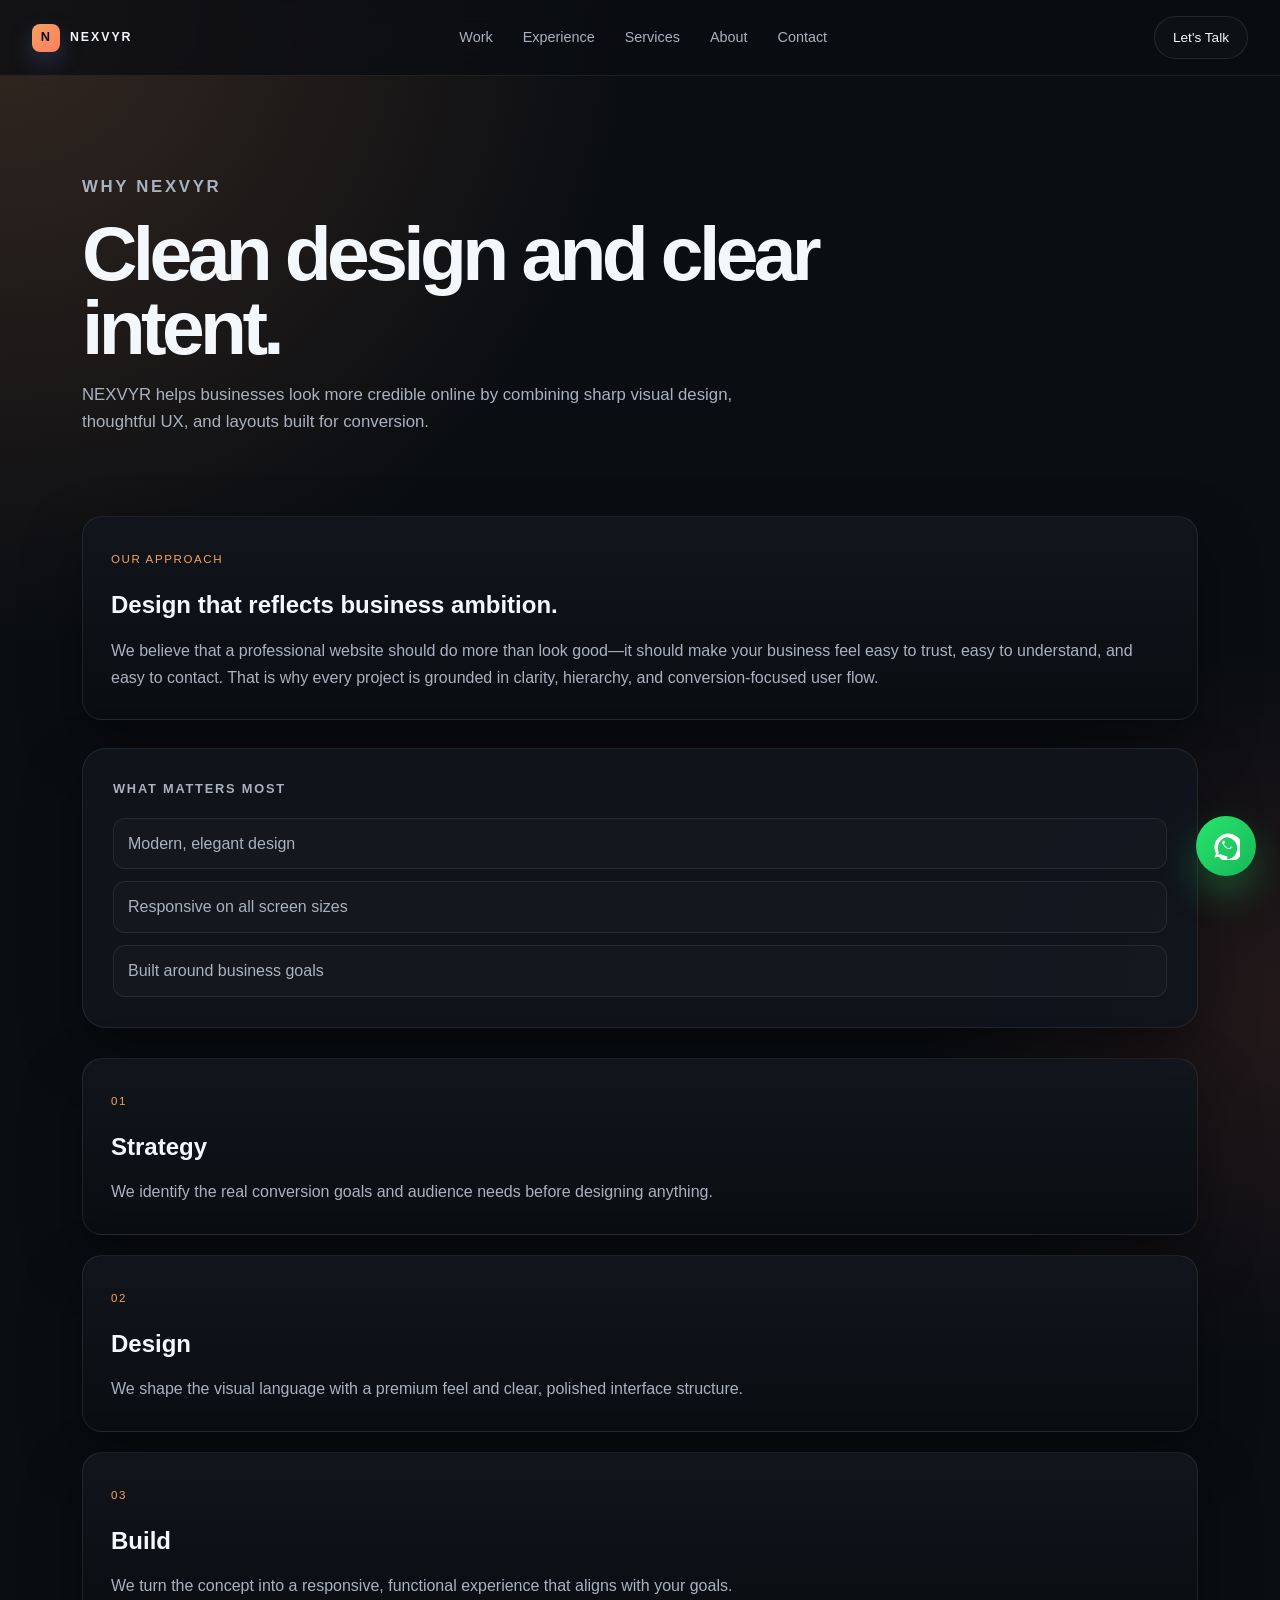
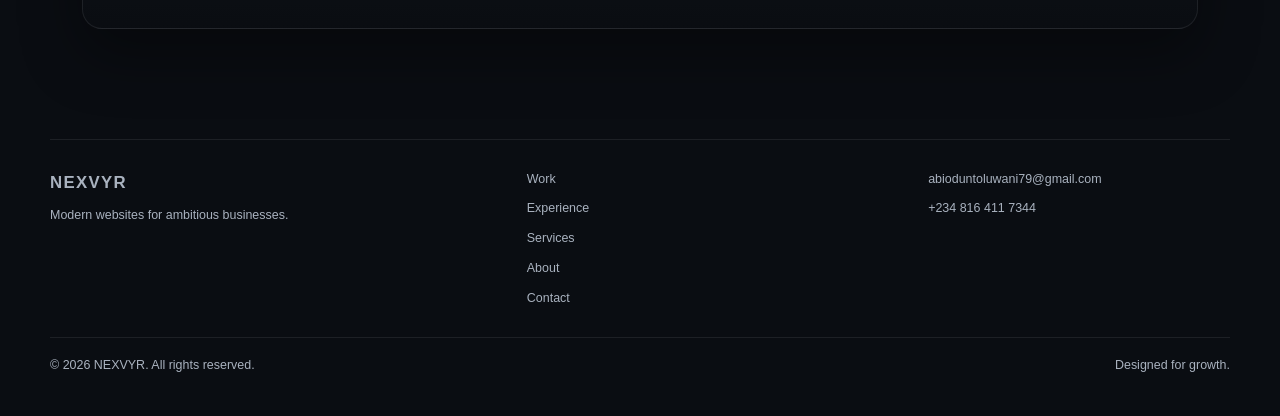
==== about.html @ c36da22a "Add NEXVYR portfolio and PrimeHaven demo" ====
<!DOCTYPE html>
<html lang="en">
<head>
  <meta charset="UTF-8">
  <meta name="viewport" content="width=device-width, initial-scale=1.0">
  <title>About | NEXVYR</title>
  <meta name="description" content="Learn about NEXVYR and the approach behind our modern, conversion-focused web design work.">
  <link rel="stylesheet" href="style.css">
</head>
<body>
  <header class="navbar">
    <a href="index.html" class="logo" aria-label="NEXVYR home">
      <span class="logo-mark">N</span>
      <span class="logo-text">NEXVYR</span>
    </a>

    <nav class="nav-links">
      <a href="work.html">Work</a>
      <a href="experience.html">Experience</a>
      <a href="services.html">Services</a>
      <a href="about.html">About</a>
      <a href="contact.html">Contact</a>
    </nav>

    <a href="contact.html" class="nav-cta">Let's Talk</a>
  </header>

  <main class="page-main">
    <section class="page-hero">
      <p class="eyebrow">Why NEXVYR</p>
      <h1>Clean design and clear intent.</h1>
      <p>NEXVYR helps businesses look more credible online by combining sharp visual design, thoughtful UX, and layouts built for conversion.</p>
    </section>

    <section class="two-column">
      <div class="page-card">
        <span class="tag">Our approach</span>
        <h3>Design that reflects business ambition.</h3>
        <p>We believe that a professional website should do more than look good—it should make your business feel easy to trust, easy to understand, and easy to contact. That is why every project is grounded in clarity, hierarchy, and conversion-focused user flow.</p>
      </div>

      <div class="info-panel">
        <div>
          <h4>What matters most</h4>
          <div class="mini-list">
            <span>Modern, elegant design</span>
            <span>Responsive on all screen sizes</span>
            <span>Built around business goals</span>
          </div>
        </div>
      </div>
    </section>

    <section class="page-grid" style="margin-top: 30px;">
      <article class="page-card">
        <span class="tag">01</span>
        <h3>Strategy</h3>
        <p>We identify the real conversion goals and audience needs before designing anything.</p>
      </article>

      <article class="page-card">
        <span class="tag">02</span>
        <h3>Design</h3>
        <p>We shape the visual language with a premium feel and clear, polished interface structure.</p>
      </article>

      <article class="page-card">
        <span class="tag">03</span>
        <h3>Build</h3>
        <p>We turn the concept into a responsive, functional experience that aligns with your goals.</p>
      </article>
    </section>
  </main>

  <footer class="footer">
    <div class="footer-grid">
      <div>
        <a href="index.html" class="logo footer-logo">NEXVYR</a>
        <p>Modern websites for ambitious businesses.</p>
      </div>

      <div class="footer-links">
        <a href="work.html">Work</a>
        <a href="experience.html">Experience</a>
        <a href="services.html">Services</a>
        <a href="about.html">About</a>
        <a href="contact.html">Contact</a>
      </div>

      <div class="footer-contact">
        <p>abioduntoluwani79@gmail.com</p>
        <p>+234 816 411 7344</p>
      </div>
    </div>

    <div class="footer-bottom">
      <p>© 2026 NEXVYR. All rights reserved.</p>
      <p>Designed for growth.</p>
    </div>
  </footer>

  <a href="https://wa.me/2348164117344" class="whatsapp-float" aria-label="Chat on WhatsApp" target="_blank" rel="noreferrer">
    <svg viewBox="0 0 24 24" aria-hidden="true" focusable="false">
      <path d="M20.5 3.5A11.7 11.7 0 0 0 3.4 18.5L2 22l3.6-1.1A11.7 11.7 0 1 0 20.5 3.5Zm-7.4 17.1c-1.9 0-3.8-.5-5.4-1.5l-.4-.2-2.1.6.6-2.1-.2-.4A9.6 9.6 0 0 1 12.1 4.4a9.7 9.7 0 0 1 9.6 9.8 9.7 9.7 0 0 1-8.6 9.4Zm5.3-7.1c-.3-.2-1.7-.8-2-.9-.3-.1-.5-.2-.7.2-.2.3-.8.9-.9 1.1-.2.2-.3.2-.6.1a8.1 8.1 0 0 1-2.3-1.4 8.9 8.9 0 0 1-1.6-2c-.2-.3 0-.5.2-.7l.3-.3c.1-.1.2-.2.3-.4.1-.2 0-.3 0-.4l-.4-1c-.1-.3-.3-.3-.4-.3h-.4c-.1 0-.3.1-.5.2s-.6.6-.6 1.5c0 .9.6 1.7.7 1.8.1.2 1.4 2.2 3.4 3.1.5.2.9.3 1.2.4.5.2.9.1 1.2.1.4 0 1.1-.5 1.3-1 .2-.6.2-1 .1-1.1-.1-.2-.3-.2-.6-.4Z" fill="currentColor"/>
    </svg>
  </a>
</body>
</html>
---- style.css ----
:root {
  color-scheme: dark;

  --bg: #0a0d12;
  --bg-2: #0f141a;
  --surface: rgba(17, 21, 27, 0.94);
  --surface-2: rgba(21, 26, 33, 0.98);
  --text: #f4f7fb;
  --muted: #a9b2bf;
  --line: rgba(255, 255, 255, 0.08);
  --accent: #f4a261;
  --accent-2: #ff7d5f;
  --accent-soft: rgba(244, 162, 97, 0.14);
  --shadow: 0 24px 60px rgba(0, 0, 0, 0.38);

  --container: 1180px;
  --radius: 22px;
}

* {
  margin: 0;
  padding: 0;
  box-sizing: border-box;
}

html {
  scroll-behavior: smooth;
}

body {
  background:
    radial-gradient(circle at top left, rgba(244, 162, 97, 0.18), transparent 27%),
    radial-gradient(circle at right center, rgba(255, 125, 95, 0.1), transparent 22%),
    var(--bg);
  color: var(--text);
  font-family: Arial, Helvetica, sans-serif;
  line-height: 1.6;
  overflow-x: hidden;
}

a {
  color: inherit;
  text-decoration: none;
}

button,
a {
  -webkit-tap-highlight-color: transparent;
}

img {
  display: block;
  max-width: 100%;
}


/* =========================
   NAVIGATION
========================= */

.navbar {
  width: 100%;
  padding: 0 32px;
  min-height: 76px;
  display: flex;
  align-items: center;
  justify-content: space-between;
  position: sticky;
  top: 0;
  z-index: 30;
  background: rgba(10, 13, 18, 0.75);
  backdrop-filter: blur(12px);
  -webkit-backdrop-filter: blur(12px);
  border-bottom: 1px solid var(--line);
}

.logo {
  display: inline-flex;
  align-items: center;
  gap: 10px;
  font-size: 1.05rem;
  font-weight: 800;
  letter-spacing: 0.08em;
  text-transform: uppercase;
}

.logo-mark {
  width: 28px;
  height: 28px;
  border-radius: 8px;
  display: inline-flex;
  align-items: center;
  justify-content: center;
  background: linear-gradient(135deg, var(--accent), var(--accent-2));
  color: #0a0d12;
  font-size: 0.8rem;
  font-weight: 900;
  box-shadow: 0 10px 25px rgba(118, 154, 255, 0.22);
}

.logo-text {
  font-size: 0.77rem;
  letter-spacing: 0.16em;
}

.nav-links {
  display: flex;
  align-items: center;
  gap: 30px;
}

.nav-links a {
  color: var(--muted);
  font-size: 0.9rem;
  transition: color 0.25s ease;
}

.nav-links a:hover {
  color: var(--text);
}

.nav-cta {
  padding: 10px 18px;
  border: 1px solid rgba(255, 255, 255, 0.1);
  border-radius: 999px;
  background: rgba(255, 255, 255, 0.02);
  font-size: 0.85rem;
  transition: all 0.25s ease;
}

.nav-cta:hover {
  background: linear-gradient(135deg, var(--accent), var(--accent-2));
  color: #11151a;
  transform: translateY(-2px);
}


/* =========================
   GLOBAL
========================= */

section {
  width: 100%;
  padding: 0 32px;
}

.eyebrow {
  margin-bottom: 16px;
  color: var(--accent);
  font-size: 0.72rem;
  font-weight: 700;
  letter-spacing: 0.16em;
  text-transform: uppercase;
}


/* =========================
   HERO
========================= */

.hero {
  min-height: 720px;
  display: flex;
  align-items: center;
  position: relative;
  padding: 56px 32px 10px;
}

.hero-layout {
  width: min(100%, 1440px);
  margin: 0 auto;
  display: grid;
  grid-template-columns: 1.25fr 0.75fr;
  gap: 38px;
  align-items: center;
}

.hero-content {
  max-width: 700px;
}

.hero-badge {
  display: inline-flex;
  align-items: center;
  gap: 8px;
  padding: 8px 14px;
  border: 1px solid rgba(255,255,255,0.1);
  border-radius: 999px;
  color: var(--muted);
  background: rgba(255,255,255,0.02);
  font-size: 0.78rem;
  letter-spacing: 0.06em;
  text-transform: uppercase;
  margin-bottom: 28px;
}

.hero-badge::before {
  content: "";
  display: block;
  width: 8px;
  height: 8px;
  border-radius: 50%;
  background: linear-gradient(135deg, var(--accent), var(--accent-2));
  box-shadow: 0 0 0 5px rgba(244, 162, 97, 0.18);
}

.hero h1 {
  font-size: clamp(3.2rem, 6.5vw, 6.8rem);
  line-height: 0.94;
  letter-spacing: -0.07em;
  font-weight: 800;
  margin-bottom: 20px;
}

.hero h1 span {
  display: block;
  color: var(--muted);
}

.hero-rotator {
  position: relative;
  display: inline-block;
  min-height: 44px;
  margin: 6px 0 18px;
  color: var(--accent);
  font-size: clamp(0.92rem, 1.5vw, 1.2rem);
  letter-spacing: 0.06em;
  text-transform: uppercase;
  font-weight: 700;
  white-space: nowrap;
}

.hero-rotator .word {
  position: absolute;
  left: 0;
  top: 0;
  opacity: 0;
  white-space: nowrap;
  width: 0;
  overflow: hidden;
  border-right: 2px solid var(--accent);
  padding-right: 8px;
  box-sizing: border-box;
  animation: wordCycle 9s infinite;
}

.hero-rotator .word:nth-child(1) {
  animation-delay: 0s;
}

.hero-rotator .word:nth-child(2) {
  animation-delay: 3s;
}

.hero-rotator .word:nth-child(3) {
  animation-delay: 6s;
}

@keyframes wordCycle {
  0%, 12% {
    width: 0;
    opacity: 0;
  }
  18%, 30% {
    width: calc(var(--len) * 0.66ch);
    opacity: 1;
  }
  35%, 58% {
    width: calc(var(--len) * 0.66ch);
    opacity: 1;
  }
  65%, 100% {
    width: 0;
    opacity: 0;
  }
}

.hero-description {
  max-width: 570px;
  color: var(--muted);
  margin-bottom: 28px;
  font-size: 1.08rem;
}

.hero-buttons {
  display: flex;
  flex-wrap: wrap;
  gap: 12px;
  margin-bottom: 26px;
}

.hero-stats {
  display: flex;
  flex-wrap: wrap;
  gap: 16px;
}

.hero-stats div {
  min-width: 170px;
  padding: 14px 16px;
  border-radius: 14px;
  background: rgba(255,255,255,0.02);
  border: 1px solid var(--line);
}

.hero-stats strong {
  display: block;
  font-size: clamp(1.3rem, 2vw, 2.1rem);
  letter-spacing: -0.05em;
  margin-bottom: 6px;
}

.hero-stats span {
  color: var(--muted);
  font-size: 0.8rem;
  line-height: 1.5;
}



/* =========================
   BUTTONS
========================= */

.btn {
  display: inline-flex;
  align-items: center;
  justify-content: center;
  min-height: 52px;
  padding: 0 22px;
  border-radius: 999px;
  border: 1px solid var(--line);
  font-size: 0.9rem;
  font-weight: 700;
  transition: transform 0.25s ease, box-shadow 0.25s ease, background 0.25s ease, color 0.25s ease;
}

.btn:hover {
  transform: translateY(-3px);
}

.btn-primary {
  background: linear-gradient(135deg, var(--accent), var(--accent-2));
  color: #11151a;
  box-shadow: 0 18px 24px rgba(244, 162, 97, 0.2);
}

.btn-primary:hover {
  background: linear-gradient(135deg, #ffb872, #ff8968);
}

.btn-secondary {
  color: var(--text);
  background: rgba(255,255,255,0.02);
}

.btn-secondary:hover {
  background: rgba(255,255,255,0.06);
}


/* =========================
   SECTION HEADINGS
========================= */

.section-heading {
  margin-bottom: 48px;
}

.section-heading h2 {
  max-width: 760px;
  font-size: clamp(2.2rem, 4vw, 4rem);
  line-height: 1.05;
  letter-spacing: -0.05em;
}


/* =========================
   CURRENT ROLE
========================= */

.current-role {
  padding: 40px 0 20px;
}

.current-role-layout {
  display: grid;
  grid-template-columns: 0.75fr 1.25fr;
  gap: 26px;
  align-items: start;
}

.current-role-copy {
  margin-bottom: 0;
  padding-top: 18px;
}

.role-meta {
  margin-top: 12px;
  color: var(--muted);
  font-size: 1rem;
}

.role-panel {
  border: 1px solid var(--line);
  border-radius: var(--radius);
  background: linear-gradient(180deg, rgba(18, 22, 28, 0.96), rgba(9, 12, 17, 1));
  box-shadow: var(--shadow);
  padding: 34px;
}

.role-header {
  display: flex;
  align-items: center;
  justify-content: space-between;
  gap: 20px;
  margin-bottom: 18px;
}

.role-company {
  display: block;
  font-size: clamp(1.4rem, 2vw, 2.2rem);
  font-weight: 700;
  letter-spacing: -0.04em;
}

.role-status {
  margin-top: 4px;
  color: var(--muted);
  font-size: 0.9rem;
}

.role-chip {
  display: inline-flex;
  align-items: center;
  border-radius: 999px;
  border: 1px solid rgba(244, 162, 97, 0.28);
  background: rgba(244, 162, 97, 0.08);
  color: var(--accent);
  font-size: 0.8rem;
  font-weight: 700;
  letter-spacing: 0.04em;
  padding: 10px 14px;
  white-space: nowrap;
}

.role-summary {
  color: var(--muted);
  font-size: 1.04rem;
  max-width: 820px;
  margin-bottom: 24px;
}

.availability-box {
  padding: 22px 24px;
  border-radius: 18px;
  border: 1px solid rgba(255,255,255,0.07);
  background: rgba(255,255,255,0.02);
  margin-bottom: 28px;
}

.availability-box strong {
  display: block;
  margin-bottom: 8px;
  color: var(--text);
  font-size: 1.1rem;
}

.availability-box p {
  color: var(--muted);
}

.stack-grid {
  display: grid;
  grid-template-columns: repeat(4, minmax(0, 1fr));
  gap: 18px;
}

.stack-card {
  padding: 20px 18px;
  border: 1px solid var(--line);
  border-radius: 18px;
  background: rgba(255,255,255,0.02);
}

.stack-card h3 {
  font-size: 0.76rem;
  letter-spacing: 0.12em;
  text-transform: uppercase;
  color: var(--accent);
  margin-bottom: 12px;
}

.stack-card p {
  color: var(--text);
  font-size: 1.02rem;
  font-weight: 600;
}

/* =========================
   WORK
========================= */

.work {
  padding: 110px 0;
}

.project-card {
  display: grid;
  grid-template-columns: 1.15fr 0.85fr;
  background: linear-gradient(180deg, rgba(17, 21, 27, 0.92), rgba(9, 12, 17, 1));
  border: 1px solid var(--line);
  border-radius: var(--radius);
  overflow: hidden;
  box-shadow: var(--shadow);
}

.project-image {
  min-height: 500px;
  display: flex;
  align-items: center;
  justify-content: center;
  background: linear-gradient(135deg, #111b22, #0a0d12);
  padding: 34px;
}

.project-visual {
  width: min(100%, 560px);
  height: 360px;
  border: 1px solid var(--line);
  border-radius: 24px;
  background: rgba(7, 11, 14, 0.9);
  overflow: hidden;
  box-shadow: 0 18px 42px rgba(0,0,0,0.36);
}

.window-bar {
  display: flex;
  align-items: center;
  gap: 8px;
  padding: 16px 18px;
  border-bottom: 1px solid var(--line);
  background: rgba(255,255,255,0.02);
}

.window-bar span {
  width: 10px;
  height: 10px;
  border-radius: 50%;
  display: block;
  background: rgba(255,255,255,0.24);
}

.window-bar span:nth-child(1) { background: #ff8d7b; }
.window-bar span:nth-child(2) { background: #f4c76d; }
.window-bar span:nth-child(3) { background: #79d38c; }

.project-preview {
  --preview-scale: 0.45;
  height: 317px;
  overflow: hidden;
  background: #f8f7f4;
}

.project-preview iframe {
  display: block;
  width: 1200px;
  height: 700px;
  border: 0;
  transform: scale(var(--preview-scale));
  transform-origin: top left;
  pointer-events: none;
}

.project-info {
  padding: 52px 42px;
  display: flex;
  flex-direction: column;
  justify-content: center;
}

.project-category {
  color: var(--accent);
  font-size: 0.72rem;
  font-weight: 700;
  letter-spacing: 0.16em;
  text-transform: uppercase;
  margin-bottom: 18px;
}

.project-info h3 {
  font-size: clamp(2rem, 4vw, 3.2rem);
  line-height: 1;
  letter-spacing: -0.04em;
  margin-bottom: 18px;
}

.project-info > p {
  color: var(--muted);
  margin-bottom: 24px;
}

.project-tech {
  display: flex;
  flex-wrap: wrap;
  gap: 8px;
  margin-bottom: 28px;
}

.project-tech span {
  padding: 7px 11px;
  border: 1px solid var(--line);
  border-radius: 999px;
  color: var(--muted);
  font-size: 0.72rem;
}

.project-link {
  width: fit-content;
  font-weight: 700;
  border-bottom: 1px solid rgba(255,255,255,0.2);
  padding-bottom: 4px;
}


/* =========================
   SERVICES
========================= */

.services {
  padding: 120px 0;
}

.services-grid {
  display: grid;
  grid-template-columns: repeat(3, 1fr);
  gap: 18px;
}

.service-card {
  min-height: 310px;
  padding: 32px;
  background: linear-gradient(180deg, rgba(18, 22, 28, 0.92), rgba(10, 13, 17, 0.98));
  border: 1px solid var(--line);
  border-radius: var(--radius);
  box-shadow: var(--shadow);
  transition: transform 0.28s ease, border-color 0.28s ease;
}

.service-card:hover {
  transform: translateY(-7px);
  border-color: rgba(244, 162, 97, 0.35);
}

.service-number {
  display: block;
  margin-bottom: 58px;
  color: var(--accent);
  font-size: 0.78rem;
  letter-spacing: 0.12em;
  text-transform: uppercase;
}

.service-card h3 {
  font-size: 1.5rem;
  margin-bottom: 12px;
}

.service-card p {
  color: var(--muted);
  font-size: 0.95rem;
}


/* =========================
   ABOUT
========================= */

.about {
  padding: 120px 0;
  display: grid;
  grid-template-columns: 1fr 1fr;
  gap: 80px;
  border-top: 1px solid var(--line);
}

.about h2 {
  max-width: 500px;
  font-size: clamp(2.5rem, 5vw, 5rem);
  line-height: 0.98;
  letter-spacing: -0.05em;
}

.about-content > p {
  max-width: 620px;
  color: var(--muted);
  font-size: 1.08rem;
  margin-bottom: 28px;
}

.about-points {
  display: grid;
  grid-template-columns: 1fr 1fr;
  gap: 14px;
}

.about-points p {
  padding: 15px 18px;
  border: 1px solid var(--line);
  border-radius: 14px;
  background: rgba(255,255,255,0.02);
  font-size: 0.9rem;
}


/* =========================
   CONTACT
========================= */

.contact {
  margin-top: 80px;
  margin-bottom: 120px;
  padding: 100px 50px;
  text-align: center;
  border: 1px solid var(--line);
  border-radius: var(--radius);
  background: radial-gradient(circle at center, rgba(244, 162, 97, 0.08), transparent 52%), rgba(18, 21, 27, 0.92);
  box-shadow: var(--shadow);
}

.contact h2 {
  max-width: 820px;
  margin: 0 auto;
  font-size: clamp(2.5rem, 5vw, 5.6rem);
  line-height: 0.95;
  letter-spacing: -0.055em;
}

.contact > p:not(.eyebrow) {
  max-width: 600px;
  margin: 24px auto 0;
  color: var(--muted);
}

.contact-buttons {
  display: flex;
  justify-content: center;
  gap: 12px;
  margin-top: 35px;
  flex-wrap: wrap;
}


/* =========================
   FOOTER
========================= */

.footer {
  width: min(100% - 40px, var(--container));
  margin: 0 auto;
  padding: 30px 0 40px;
  border-top: 1px solid var(--line);
  color: var(--muted);
  font-size: 0.78rem;
}

.footer-grid {
  display: grid;
  grid-template-columns: 1.2fr 1fr 0.8fr;
  gap: 24px;
  align-items: start;
}

.footer-logo {
  display: inline-flex;
  align-items: center;
  gap: 10px;
  margin-bottom: 10px;
}

.footer-links,
.footer-contact {
  display: flex;
  flex-direction: column;
  gap: 10px;
}

.footer-links a {
  color: var(--muted);
}

.footer-links a:hover {
  color: var(--text);
}

.footer-bottom {
  margin-top: 28px;
  padding-top: 18px;
  border-top: 1px solid var(--line);
  display: flex;
  justify-content: space-between;
  gap: 20px;
}

.whatsapp-float {
  position: fixed;
  right: 24px;
  bottom: 24px;
  width: 60px;
  height: 60px;
  border-radius: 50%;
  display: inline-flex;
  align-items: center;
  justify-content: center;
  background: linear-gradient(135deg, #2ae36f, #16b857);
  color: #fff;
  box-shadow: 0 18px 38px rgba(37, 211, 102, 0.32);
  z-index: 50;
  transition: transform 0.25s ease, box-shadow 0.25s ease;
}

.whatsapp-float:hover {
  transform: translateY(-4px) scale(1.02);
  box-shadow: 0 22px 42px rgba(37, 211, 102, 0.42);
}

.whatsapp-float svg {
  width: 28px;
  height: 28px;
}

.page-main {
  width: min(100% - 40px, var(--container));
  margin: 0 auto;
  padding: 80px 0 110px;
}

.page-hero {
  padding-bottom: 40px;
}

.page-hero h1 {
  font-size: clamp(2.7rem, 6vw, 5.2rem);
  line-height: 0.96;
  letter-spacing: -0.06em;
  max-width: 780px;
}

.page-hero p {
  max-width: 700px;
  color: var(--muted);
  margin-top: 18px;
  font-size: 1.05rem;
}

.page-grid {
  display: grid;
  grid-template-columns: repeat(3, minmax(0, 1fr));
  gap: 20px;
  margin-top: 24px;
}

.page-card {
  padding: 28px;
  border: 1px solid var(--line);
  border-radius: 20px;
  background: linear-gradient(180deg, rgba(18, 22, 28, 0.96), rgba(10, 13, 18, 0.98));
  box-shadow: var(--shadow);
}

.page-card h3 {
  font-size: 1.5rem;
  margin-bottom: 12px;
}

.page-card p {
  color: var(--muted);
  line-height: 1.7;
}

.page-card .tag {
  display: inline-block;
  margin-bottom: 18px;
  color: var(--accent);
  font-size: 0.72rem;
  letter-spacing: 0.14em;
  text-transform: uppercase;
}

.two-column {
  display: grid;
  grid-template-columns: 1.2fr 0.8fr;
  gap: 28px;
  margin-top: 40px;
}

.contact-form,
.info-panel {
  border: 1px solid var(--line);
  border-radius: 24px;
  background: rgba(17, 20, 28, 0.9);
  padding: 30px;
  box-shadow: var(--shadow);
}

.contact-form form {
  display: grid;
  gap: 18px;
}

.contact-form input,
.contact-form textarea {
  width: 100%;
  background: rgba(255, 255, 255, 0.02);
  border: 1px solid var(--line);
  border-radius: 14px;
  padding: 16px 18px;
  color: var(--text);
  font: inherit;
}

.contact-form textarea {
  min-height: 160px;
  resize: vertical;
}

.contact-form button {
  border: none;
  background: linear-gradient(135deg, var(--accent), var(--accent-2));
  color: #11151a;
  border-radius: 999px;
  padding: 16px 20px;
  font: inherit;
  font-weight: 700;
  cursor: pointer;
}

.info-panel {
  display: grid;
  align-content: start;
  gap: 20px;
}

.info-panel .mini-group {
  border-top: 1px solid var(--line);
  padding-top: 20px;
}

.info-panel h4 {
  font-size: 0.8rem;
  color: var(--muted);
  letter-spacing: 0.14em;
  text-transform: uppercase;
  margin-bottom: 8px;
}

.info-panel p,
.info-panel a {
  color: var(--text);
}

.mini-list {
  display: grid;
  gap: 12px;
  margin-top: 18px;
}

.mini-list span {
  display: block;
  padding: 12px 14px;
  border: 1px solid var(--line);
  border-radius: 12px;
  color: var(--muted);
  background: rgba(255,255,255,0.02);
}

.contact-main {
  padding-top: 72px;
}

.contact-intro {
  display: grid;
  grid-template-columns: 1.2fr 0.8fr;
  gap: 30px;
  margin-bottom: 34px;
}

.contact-intro-copy h1 {
  font-size: clamp(2.8rem, 6vw, 5.5rem);
  line-height: 0.95;
  letter-spacing: -0.06em;
  margin-bottom: 18px;
}

.contact-intro-copy p {
  max-width: 700px;
  color: var(--muted);
  font-size: 1.06rem;
}

.offer-list {
  display: grid;
  gap: 16px;
}

.offer-item {
  display: grid;
  grid-template-columns: 48px 1fr;
  gap: 16px;
  padding: 18px 18px;
  border: 1px solid var(--line);
  border-radius: 18px;
  background: rgba(255,255,255,0.02);
}

.offer-item span {
  display: grid;
  place-items: center;
  width: 42px;
  height: 42px;
  border-radius: 12px;
  background: rgba(244, 162, 97, 0.12);
  color: var(--accent);
  font-weight: 800;
}

.offer-item h3 {
  margin-bottom: 6px;
  font-size: 1.15rem;
}

.offer-item p {
  color: var(--muted);
  line-height: 1.6;
}

.contact-layout {
  display: grid;
  grid-template-columns: 1.05fr 0.95fr;
  gap: 26px;
}

.contact-panel {
  border: 1px solid var(--line);
  border-radius: 24px;
  background: linear-gradient(180deg, rgba(18, 22, 28, 0.96), rgba(9, 12, 17, 1));
  padding: 28px;
  box-shadow: var(--shadow);
}

.panel-header {
  margin-bottom: 22px;
}

.panel-header h2,
.panel-header h3 {
  margin-bottom: 10px;
  font-size: clamp(1.8rem, 3vw, 3rem);
  letter-spacing: -0.05em;
}

.panel-header p {
  color: var(--muted);
  line-height: 1.7;
}

.small-gap {
  margin-top: 28px;
}

.contact-methods {
  display: grid;
  grid-template-columns: repeat(2, minmax(0, 1fr));
  gap: 18px;
}

.method-card {
  padding: 18px 16px;
  border: 1px solid var(--line);
  border-radius: 16px;
  background: rgba(255,255,255,0.02);
}

.method-card h3 {
  margin-bottom: 10px;
  font-size: 0.8rem;
  letter-spacing: 0.12em;
  text-transform: uppercase;
  color: var(--accent);
}

.method-card p,
.method-card a {
  color: var(--text);
  line-height: 1.6;
}

.contact-form {
  display: grid;
  gap: 16px;
}

.contact-form input,
.contact-form textarea,
.contact-form select {
  width: 100%;
  background: rgba(255,255,255,0.02);
  border: 1px solid var(--line);
  border-radius: 14px;
  padding: 14px 16px;
  color: var(--text);
  font: inherit;
}

.contact-form select option {
  color: #101010;
  background: #ffffff;
}

.contact-form select option:checked,
.contact-form select option:hover,
.contact-form select option:focus {
  color: #101010;
  background: #e7edf5;
}

.contact-form textarea {
  min-height: 150px;
  resize: vertical;
}

.select-label {
  font-size: 0.8rem;
  letter-spacing: 0.08em;
  text-transform: uppercase;
  color: var(--muted);
}

.contact-form button {
  border: none;
  background: linear-gradient(135deg, var(--accent), var(--accent-2));
  color: #11151a;
  border-radius: 999px;
  padding: 16px 20px;
  font: inherit;
  font-weight: 700;
  cursor: pointer;
}

.form-footnote {
  margin-top: 18px;
  color: var(--muted);
  font-size: 0.82rem;
}

.final-call {
  margin-top: 30px;
  margin-bottom: 40px;
}

.final-call-card {
  text-align: center;
  padding: 34px 26px;
  border: 1px solid var(--line);
  border-radius: 22px;
  background: radial-gradient(circle at center, rgba(244, 162, 97, 0.08), transparent 52%), rgba(18, 21, 27, 0.92);
}

.final-call-card h2 {
  font-size: clamp(2.1rem, 4vw, 3.5rem);
  line-height: 1;
  letter-spacing: -0.05em;
  margin-bottom: 12px;
}

.final-call-card p {
  max-width: 760px;
  margin: 0 auto 20px;
  color: var(--muted);
}

.final-buttons {
  display: flex;
  justify-content: center;
  gap: 12px;
  flex-wrap: wrap;
}

@media (max-width: 900px) {
  .contact-intro,
  .contact-layout {
    grid-template-columns: 1fr;
  }

  .contact-methods {
    grid-template-columns: 1fr;
  }
}

@media (max-width: 650px) {
  .contact-main {
    padding-top: 52px;
  }

  .contact-panel,
  .final-call-card {
    padding: 22px 18px;
  }

  .final-buttons {
    flex-direction: column;
  }

  .final-buttons .btn {
    width: 100%;
  }
}

.experience-main {
  padding-top: 70px;
}

.experience-hero {
  display: grid;
  gap: 28px;
  margin-bottom: 46px;
}

.experience-header {
  max-width: 860px;
}

.mini-badge {
  display: inline-flex;
  align-items: center;
  gap: 8px;
  padding: 8px 14px;
  border-radius: 999px;
  border: 1px solid rgba(255,255,255,0.08);
  background: rgba(255,255,255,0.02);
  color: var(--muted);
  text-transform: uppercase;
  letter-spacing: 0.12em;
  font-size: 0.7rem;
  margin-bottom: 18px;
}

.experience-header h1 {
  font-size: clamp(2.7rem, 6vw, 5rem);
  line-height: 0.96;
  letter-spacing: -0.06em;
  margin-bottom: 18px;
}

.experience-header p {
  max-width: 760px;
  color: var(--muted);
  font-size: 1.04rem;
}

.experience-metrics {
  display: grid;
  grid-template-columns: repeat(4, minmax(0, 1fr));
  gap: 18px;
}

.metric-card {
  padding: 20px 18px;
  border-radius: 18px;
  border: 1px solid var(--line);
  background: rgba(255,255,255,0.02);
  box-shadow: rgba(0,0,0,0.08) 0 10px 25px;
}

.metric-card span {
  display: block;
  font-size: clamp(1.5rem, 2vw, 2.2rem);
  font-weight: 800;
  letter-spacing: -0.05em;
  margin-bottom: 10px;
}

.metric-card small {
  color: var(--muted);
  font-size: 0.82rem;
}

.feature-grid {
  display: grid;
  grid-template-columns: repeat(3, minmax(0, 1fr));
  gap: 18px;
}

.feature-card {
  padding: 24px 22px;
  border: 1px solid var(--line);
  border-radius: 20px;
  background: linear-gradient(180deg, rgba(18, 22, 28, 0.96), rgba(9, 12, 17, 1));
}

.feature-icon {
  width: 44px;
  height: 44px;
  display: grid;
  place-items: center;
  border-radius: 12px;
  background: rgba(244, 162, 97, 0.12);
  margin-bottom: 18px;
  font-size: 1.4rem;
}

.feature-card h3 {
  margin-bottom: 10px;
  font-size: 1.3rem;
}

.feature-card p {
  color: var(--muted);
  line-height: 1.7;
}

.timeline {
  display: grid;
  gap: 28px;
}

.timeline-item {
  background: linear-gradient(180deg, rgba(18, 22, 28, 0.96), rgba(9, 12, 17, 1));
  border: 1px solid var(--line);
  border-radius: 22px;
  padding: 28px 26px;
  box-shadow: var(--shadow);
}

.timeline-header {
  display: flex;
  align-items: flex-start;
  gap: 18px;
  margin-bottom: 18px;
}

.timeline-icon {
  width: 54px;
  height: 54px;
  border-radius: 16px;
  display: grid;
  place-items: center;
  background: rgba(244, 162, 97, 0.1);
  font-size: 1.6rem;
}

.timeline-info {
  flex: 1;
}

.title-row,
.company-row,
.meta-row {
  display: flex;
  flex-wrap: wrap;
  align-items: center;
  gap: 10px 12px;
}

.title-row {
  justify-content: space-between;
  margin-bottom: 8px;
}

.title-row h2 {
  font-size: clamp(1.7rem, 2vw, 2.4rem);
  letter-spacing: -0.04em;
}

.status-badge {
  display: inline-flex;
  align-items: center;
  border-radius: 999px;
  padding: 6px 10px;
  background: rgba(74, 222, 128, 0.12);
  border: 1px solid rgba(74, 222, 128, 0.25);
  color: #baf7cc;
  font-size: 0.7rem;
  letter-spacing: 0.08em;
  text-transform: uppercase;
}

.status-badge.muted {
  background: rgba(255,255,255,0.04);
  border-color: rgba(255,255,255,0.12);
  color: var(--muted);
}

.company-row {
  margin-bottom: 10px;
}

.company {
  font-weight: 700;
  font-size: 1.05rem;
}

.role-type {
  color: var(--accent);
  font-size: 0.75rem;
  letter-spacing: 0.1em;
  text-transform: uppercase;
}

.meta-row {
  color: var(--muted);
  font-size: 0.8rem;
}

.tag-list {
  display: flex;
  flex-wrap: wrap;
  gap: 8px;
  margin: 0 0 18px;
}

.tag-list span {
  display: inline-flex;
  align-items: center;
  padding: 7px 10px;
  border-radius: 999px;
  border: 1px solid var(--line);
  background: rgba(255,255,255,0.02);
  color: var(--muted);
  font-size: 0.72rem;
}

.responsibilities {
  list-style: none;
  display: grid;
  gap: 10px;
  color: var(--muted);
}

.responsibilities li {
  position: relative;
  padding-left: 20px;
  line-height: 1.7;
}

.responsibilities li::before {
  content: "•";
  position: absolute;
  left: 0;
  color: var(--accent);
  font-size: 1.3rem;
  line-height: 1;
}

.experience-cta {
  margin-top: 30px;
  margin-bottom: 40px;
}

.cta-box {
  padding: 28px 24px;
  border-radius: 22px;
  border: 1px solid var(--line);
  background: radial-gradient(circle at center, rgba(244, 162, 97, 0.08), transparent 52%), rgba(18, 21, 27, 0.92);
  text-align: center;
}

.cta-box h3 {
  font-size: clamp(2rem, 4vw, 3.4rem);
  line-height: 1;
  letter-spacing: -0.05em;
  margin-bottom: 14px;
}

.cta-box p {
  max-width: 720px;
  margin: 0 auto 22px;
  color: var(--muted);
}

@media (max-width: 900px) {
  .experience-metrics,
  .feature-grid {
    grid-template-columns: 1fr 1fr;
  }

  .timeline-header {
    flex-direction: column;
  }
}
  .hero-layout,
  .project-card,
  .page-grid,
  .two-column,
  .about {
    grid-template-columns: 1fr;
  }

  .hero-panel {
    min-height: 420px;
  }

  .services-grid,
  .stack-grid {
    grid-template-columns: 1fr;
  }

  .role-header {
    flex-direction: column;
    align-items: flex-start;
  }
}

@media (max-width: 650px) {
  .navbar {
    width: min(100% - 28px, var(--container));
  }

  .nav-links {
    display: none;
  }

  .hero {
    min-height: 620px;
    padding-top: 42px;
  }

  .hero-stats {
    display: grid;
    grid-template-columns: 1fr;
  }

  .hero-buttons {
    flex-direction: column;
    align-items: stretch;
  }

  .btn {
    width: 100%;
  }

  .project-info {
    padding: 28px 22px;
  }

  .contact {
    padding: 72px 22px;
    margin-top: 42px;
    margin-bottom: 82px;
  }

  .footer {
    width: min(100% - 28px, var(--container));
  }

  .footer-grid,
  .footer-bottom {
    display: grid;
    grid-template-columns: 1fr;
    gap: 16px;
  }

  .page-main {
    width: min(100% - 28px, var(--container));
    padding-top: 60px;
  }
}


/* =========================
   TABLET
========================= */

@media (max-width: 900px) {

  .nav-links {
    gap: 18px;
  }

  .project-card {
    grid-template-columns: 1fr;
  }

  .project-image {
    min-height: 380px;
  }

  .services-grid {
    grid-template-columns: 1fr;
  }

  .service-card {
    min-height: 260px;
  }

  .about {
    grid-template-columns: 1fr;
    gap: 40px;
  }
}


/* =========================
   MOBILE
========================= */

@media (max-width: 650px) {

  .navbar {
    width: min(100% - 28px, var(--container));

    min-height: 70px;
  }

  .nav-links {
    display: none;
  }

  .nav-cta {
    padding: 9px 14px;
  }

  section {
    width: min(100% - 28px, var(--container));
  }

  .hero {
    min-height: 650px;
  }

  .hero h1 {
    font-size: clamp(3.2rem, 17vw, 5rem);
  }

  .hero-description {
    font-size: 0.98rem;
  }

  .hero-stats {
    grid-template-columns: 1fr;
  }

  .hero-buttons {
    flex-direction: column;
    align-items: stretch;
  }

  .btn {
    width: 100%;
  }

  .work,
  .services,
  .about {
    padding: 85px 0;
  }

  .section-heading {
    margin-bottom: 35px;
  }

  .project-image {
    min-height: 260px;
  }

  .project-visual {
    height: 220px;
  }

  .project-preview {
    --preview-scale: 0.24;
    height: 177px;
  }

  .project-info {
    padding: 30px 24px;
  }

  .project-info h3 {
    font-size: 2.2rem;
  }

  .service-card {
    padding: 28px;
  }

  .about-points {
    grid-template-columns: 1fr;
  }

  .contact {
    margin-top: 50px;
    margin-bottom: 80px;

    padding: 70px 22px;
  }

  .contact h2 {
    font-size: 3rem;
  }

  .footer {
    width: min(100% - 28px, var(--container));

    flex-direction: column;

    padding-bottom: 30px;
  }
}

@media (max-width: 350px) {
  .project-preview {
    --preview-scale: 0.18;
  }
}
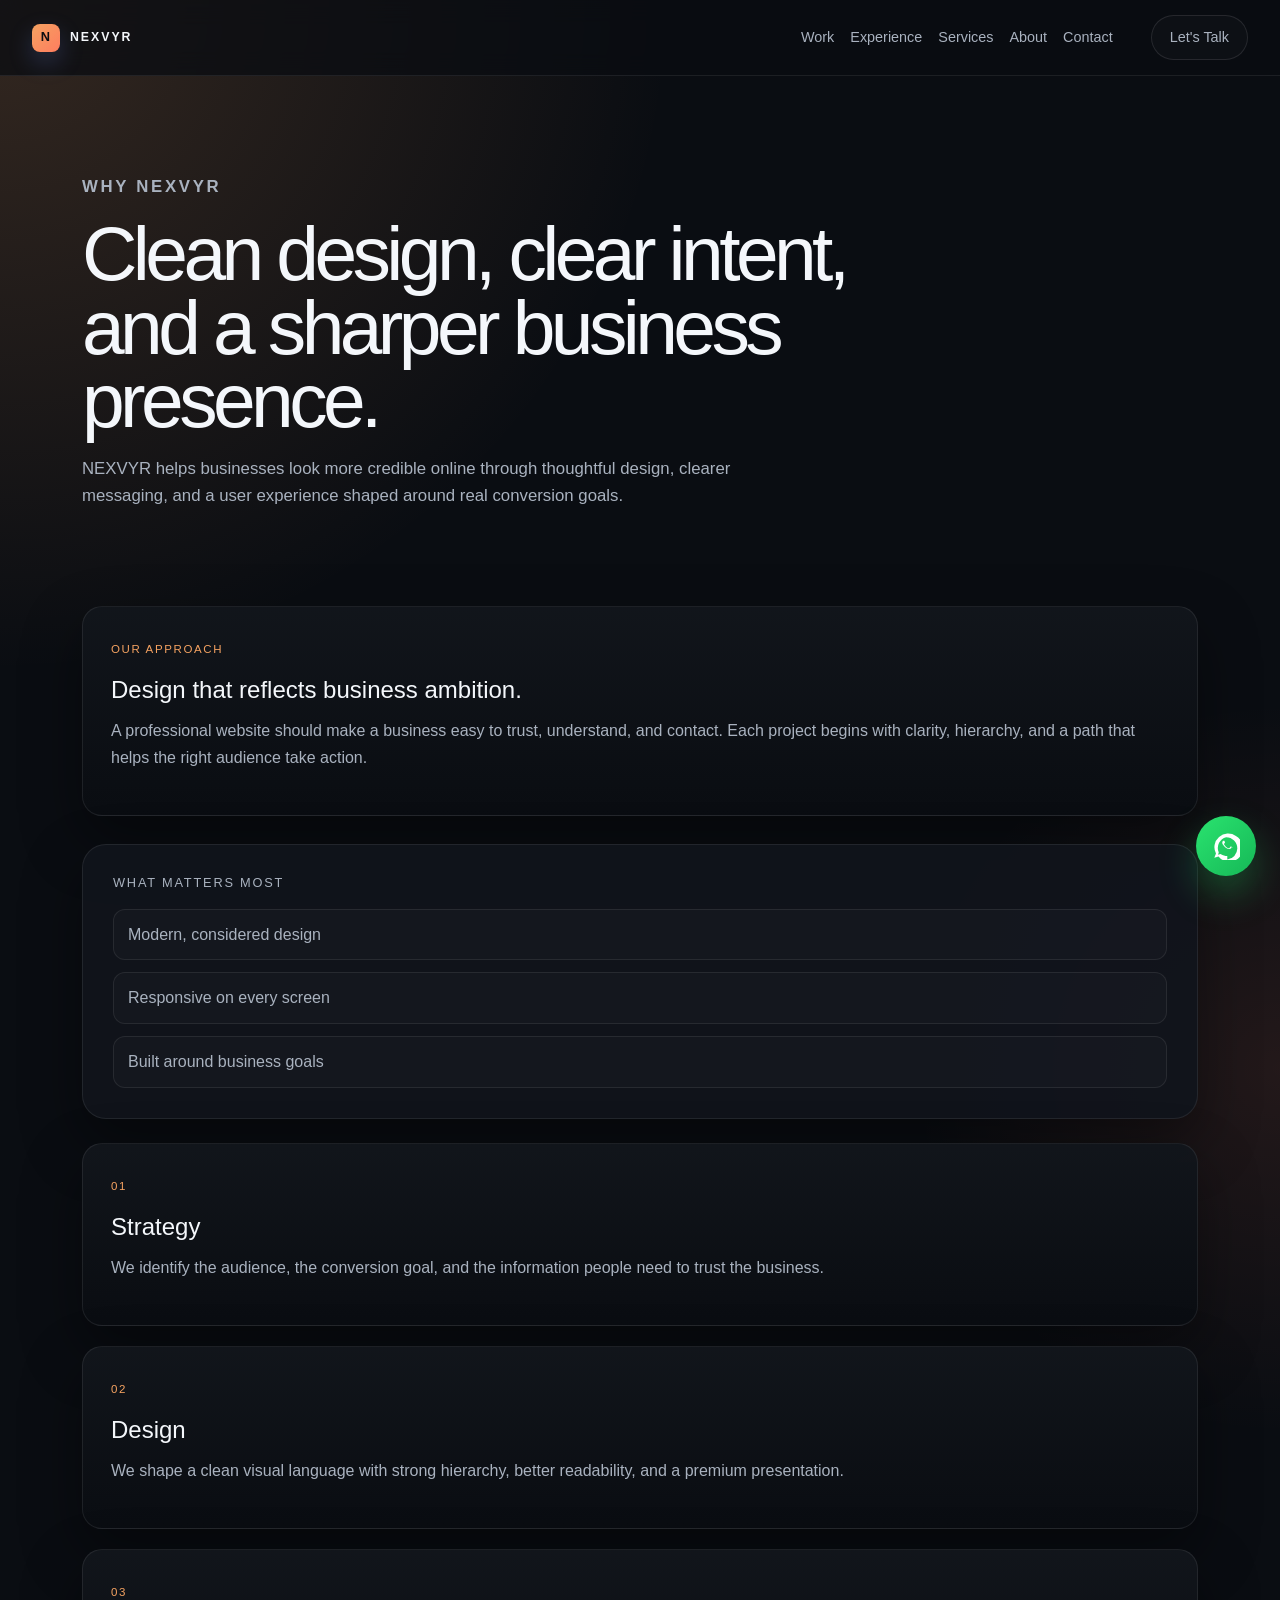
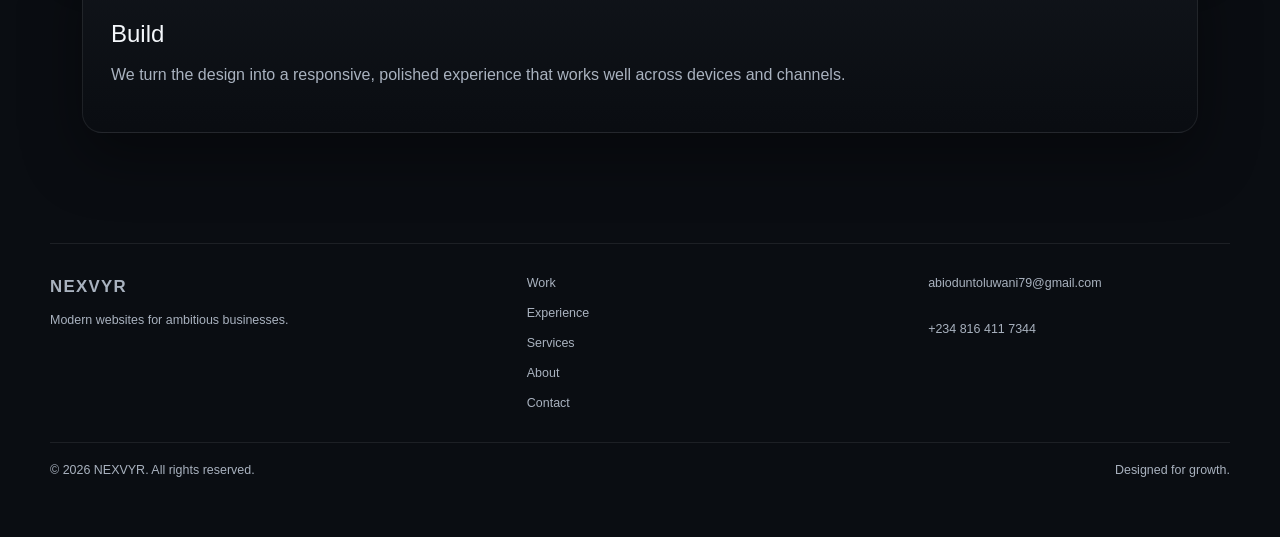
==== commit d26ca05f: "Update portfolio copy and enquiry flow" ====
--- a/about.html
+++ b/about.html
@@ -4,70 +4,76 @@
   <meta charset="UTF-8">
   <meta name="viewport" content="width=device-width, initial-scale=1.0">
   <title>About | NEXVYR</title>
-  <meta name="description" content="Learn about NEXVYR and the approach behind our modern, conversion-focused web design work.">
+  <meta name="description" content="Learn about NEXVYR and the approach behind modern, conversion-focused web design for ambitious businesses.">
+  <link href="https://cdn.jsdelivr.net/npm/bootstrap@5.3.3/dist/css/bootstrap.min.css" rel="stylesheet">
   <link rel="stylesheet" href="style.css">
 </head>
 <body>
-  <header class="navbar">
+  <header class="navbar navbar-expand-lg navbar-dark">
     <a href="index.html" class="logo" aria-label="NEXVYR home">
       <span class="logo-mark">N</span>
       <span class="logo-text">NEXVYR</span>
     </a>
 
-    <nav class="nav-links">
-      <a href="work.html">Work</a>
-      <a href="experience.html">Experience</a>
-      <a href="services.html">Services</a>
-      <a href="about.html">About</a>
-      <a href="contact.html">Contact</a>
+    <button class="navbar-toggler" type="button" data-bs-toggle="collapse" data-bs-target="#site-navigation" aria-controls="site-navigation" aria-expanded="false" aria-label="Toggle navigation">
+      <span class="navbar-toggler-icon"></span>
+    </button>
+
+    <nav class="collapse navbar-collapse nav-links" id="site-navigation" aria-label="Main navigation">
+      <div class="navbar-nav ms-lg-auto">
+        <a class="nav-link" href="work.html">Work</a>
+        <a class="nav-link" href="experience.html">Experience</a>
+        <a class="nav-link" href="services.html">Services</a>
+        <a class="nav-link" href="about.html">About</a>
+        <a class="nav-link" href="contact.html">Contact</a>
+      </div>
+      <a href="contact.html" class="nav-cta">Let's Talk</a>
     </nav>
-
-    <a href="contact.html" class="nav-cta">Let's Talk</a>
   </header>
 
   <main class="page-main">
     <section class="page-hero">
       <p class="eyebrow">Why NEXVYR</p>
-      <h1>Clean design and clear intent.</h1>
-      <p>NEXVYR helps businesses look more credible online by combining sharp visual design, thoughtful UX, and layouts built for conversion.</p>
+      <h1>Clean design, clear intent, and a sharper business presence.</h1>
+      <p>NEXVYR helps businesses look more credible online through thoughtful design, clearer messaging, and a user experience shaped around real conversion goals.</p>
     </section>
 
     <section class="two-column">
-      <div class="page-card">
+      <article class="page-card">
         <span class="tag">Our approach</span>
         <h3>Design that reflects business ambition.</h3>
-        <p>We believe that a professional website should do more than look good—it should make your business feel easy to trust, easy to understand, and easy to contact. That is why every project is grounded in clarity, hierarchy, and conversion-focused user flow.</p>
-      </div>
+        <p>A professional website should make a business easy to trust, understand, and contact. Each project begins with clarity, hierarchy, and a path that helps the right audience take action.</p>
+      </article>
 
-      <div class="info-panel">
+      <aside class="info-panel">
         <div>
           <h4>What matters most</h4>
           <div class="mini-list">
-            <span>Modern, elegant design</span>
-            <span>Responsive on all screen sizes</span>
+            <span>Modern, considered design</span>
+            <span>Responsive on every screen</span>
             <span>Built around business goals</span>
           </div>
         </div>
-      </div>
+      </aside>
     </section>
 
-    <section class="page-grid" style="margin-top: 30px;">
+    <section class="page-grid">
       <article class="page-card">
         <span class="tag">01</span>
         <h3>Strategy</h3>
-        <p>We identify the real conversion goals and audience needs before designing anything.</p>
+        <p>We identify the audience, the conversion goal, and the information people need to trust the business.</p>
       </article>
 
       <article class="page-card">
         <span class="tag">02</span>
         <h3>Design</h3>
-        <p>We shape the visual language with a premium feel and clear, polished interface structure.</p>
+        <p>We shape a clean visual language with strong hierarchy, better readability, and a premium presentation.</p>
       </article>
 
       <article class="page-card">
         <span class="tag">03</span>
         <h3>Build</h3>
-        <p>We turn the concept into a responsive, functional experience that aligns with your goals.</p>
+        <p>We turn the design into a responsive, polished experience that works well across devices and channels.</p>
       </article>
     </section>
   </main>
@@ -104,5 +110,7 @@
       <path d="M20.5 3.5A11.7 11.7 0 0 0 3.4 18.5L2 22l3.6-1.1A11.7 11.7 0 1 0 20.5 3.5Zm-7.4 17.1c-1.9 0-3.8-.5-5.4-1.5l-.4-.2-2.1.6.6-2.1-.2-.4A9.6 9.6 0 0 1 12.1 4.4a9.7 9.7 0 0 1 9.6 9.8 9.7 9.7 0 0 1-8.6 9.4Zm5.3-7.1c-.3-.2-1.7-.8-2-.9-.3-.1-.5-.2-.7.2-.2.3-.8.9-.9 1.1-.2.2-.3.2-.6.1a8.1 8.1 0 0 1-2.3-1.4 8.9 8.9 0 0 1-1.6-2c-.2-.3 0-.5.2-.7l.3-.3c.1-.1.2-.2.3-.4.1-.2 0-.3 0-.4l-.4-1c-.1-.3-.3-.3-.4-.3h-.4c-.1 0-.3.1-.5.2s-.6.6-.6 1.5c0 .9.6 1.7.7 1.8.1.2 1.4 2.2 3.4 3.1.5.2.9.3 1.2.4.5.2.9.1 1.2.1.4 0 1.1-.5 1.3-1 .2-.6.2-1 .1-1.1-.1-.2-.3-.2-.6-.4Z" fill="currentColor"/>
     </svg>
   </a>
+
+  <script src="https://cdn.jsdelivr.net/npm/bootstrap@5.3.3/dist/js/bootstrap.bundle.min.js"></script>
 </body>
 </html>
--- a/style.css
+++ b/style.css
@@ -60,6 +60,7 @@
 
 .navbar {
   width: 100%;
+  margin-inline: auto;
   padding: 0 32px;
   min-height: 76px;
   display: flex;
@@ -142,6 +143,7 @@
 section {
   width: 100%;
   padding: 0 32px;
+  margin-inline: auto;
 }
 
 .eyebrow {
@@ -177,6 +179,7 @@
 
 .hero-content {
   max-width: 700px;
+  min-width: 0;
 }
 
 .hero-badge {
@@ -217,64 +220,6 @@
   color: var(--muted);
 }
 
-.hero-rotator {
-  position: relative;
-  display: inline-block;
-  min-height: 44px;
-  margin: 6px 0 18px;
-  color: var(--accent);
-  font-size: clamp(0.92rem, 1.5vw, 1.2rem);
-  letter-spacing: 0.06em;
-  text-transform: uppercase;
-  font-weight: 700;
-  white-space: nowrap;
-}
-
-.hero-rotator .word {
-  position: absolute;
-  left: 0;
-  top: 0;
-  opacity: 0;
-  white-space: nowrap;
-  width: 0;
-  overflow: hidden;
-  border-right: 2px solid var(--accent);
-  padding-right: 8px;
-  box-sizing: border-box;
-  animation: wordCycle 9s infinite;
-}
-
-.hero-rotator .word:nth-child(1) {
-  animation-delay: 0s;
-}
-
-.hero-rotator .word:nth-child(2) {
-  animation-delay: 3s;
-}
-
-.hero-rotator .word:nth-child(3) {
-  animation-delay: 6s;
-}
-
-@keyframes wordCycle {
-  0%, 12% {
-    width: 0;
-    opacity: 0;
-  }
-  18%, 30% {
-    width: calc(var(--len) * 0.66ch);
-    opacity: 1;
-  }
-  35%, 58% {
-    width: calc(var(--len) * 0.66ch);
-    opacity: 1;
-  }
-  65%, 100% {
-    width: 0;
-    opacity: 0;
-  }
-}
-
 .hero-description {
   max-width: 570px;
   color: var(--muted);
@@ -385,9 +330,10 @@
 
 .current-role-layout {
   display: grid;
-  grid-template-columns: 0.75fr 1.25fr;
+  grid-template-columns: minmax(0, 0.75fr) minmax(0, 1.25fr);
   gap: 26px;
   align-items: start;
+  min-width: 0;
 }
 
 .current-role-copy {
@@ -402,6 +348,7 @@
 }
 
 .role-panel {
+  min-width: 0;
   border: 1px solid var(--line);
   border-radius: var(--radius);
   background: linear-gradient(180deg, rgba(18, 22, 28, 0.96), rgba(9, 12, 17, 1));
@@ -507,16 +454,19 @@
 
 .project-card {
   display: grid;
-  grid-template-columns: 1.15fr 0.85fr;
+  grid-template-columns: minmax(0, 1.15fr) minmax(0, 0.85fr);
   background: linear-gradient(180deg, rgba(17, 21, 27, 0.92), rgba(9, 12, 17, 1));
   border: 1px solid var(--line);
   border-radius: var(--radius);
   overflow: hidden;
   box-shadow: var(--shadow);
+  min-width: 0;
+  transition: transform 280ms ease, border-color 280ms ease, box-shadow 280ms ease;
 }
 
 .project-image {
   min-height: 500px;
+  min-width: 0;
   display: flex;
   align-items: center;
   justify-content: center;
@@ -526,6 +476,7 @@
 
 .project-visual {
   width: min(100%, 560px);
+  min-width: 0;
   height: 360px;
   border: 1px solid var(--line);
   border-radius: 24px;
@@ -557,6 +508,9 @@
 
 .project-preview {
   --preview-scale: 0.45;
+  --preview-hover-scale: 0.47;
+  width: 100%;
+  min-width: 0;
   height: 317px;
   overflow: hidden;
   background: #f8f7f4;
@@ -570,6 +524,28 @@
   transform: scale(var(--preview-scale));
   transform-origin: top left;
   pointer-events: none;
+  transition: transform 420ms ease;
+}
+
+@media (hover: hover) and (pointer: fine) {
+  .project-card:hover,
+  .project-card:focus-within {
+    transform: translateY(-6px);
+    border-color: rgba(244, 162, 97, 0.42);
+    box-shadow: 0 30px 72px rgba(0, 0, 0, 0.48), 0 0 32px rgba(244, 162, 97, 0.08);
+  }
+
+  .project-card:hover .project-preview iframe,
+  .project-card:focus-within .project-preview iframe {
+    transform: scale(var(--preview-hover-scale));
+  }
+}
+
+@media (prefers-reduced-motion: reduce) {
+  .project-card,
+  .project-preview iframe {
+    transition: none;
+  }
 }
 
 .project-info {
@@ -783,6 +759,10 @@
   display: flex;
   flex-direction: column;
   gap: 10px;
+}
+
+.footer-contact {
+  overflow-wrap: anywhere;
 }
 
 .footer-links a {
@@ -1493,7 +1473,7 @@
   .page-grid,
   .two-column,
   .about {
-    grid-template-columns: 1fr;
+    grid-template-columns: minmax(0, 1fr);
   }
 
   .hero-panel {
@@ -1513,11 +1493,15 @@
 
 @media (max-width: 650px) {
   .navbar {
-    width: min(100% - 28px, var(--container));
+    width: 100%;
   }
 
   .nav-links {
-    display: none;
+    align-items: stretch;
+    flex-direction: column;
+    gap: 0;
+    width: 100%;
+    padding-top: 12px;
   }
 
   .hero {
@@ -1578,7 +1562,11 @@
   }
 
   .project-card {
-    grid-template-columns: 1fr;
+    grid-template-columns: minmax(0, 1fr);
+  }
+
+  .current-role-layout {
+    grid-template-columns: minmax(0, 1fr);
   }
 
   .project-image {
@@ -1607,13 +1595,15 @@
 @media (max-width: 650px) {
 
   .navbar {
-    width: min(100% - 28px, var(--container));
+    width: 100%;
 
     min-height: 70px;
   }
 
   .nav-links {
-    display: none;
+    align-items: stretch;
+    flex-direction: column;
+    gap: 0;
   }
 
   .nav-cta {
@@ -1630,6 +1620,10 @@
 
   .hero h1 {
     font-size: clamp(3.2rem, 17vw, 5rem);
+  }
+
+  .hero h1 span {
+    font-size: clamp(1.9rem, 11vw, 3.5rem);
   }
 
   .hero-description {
@@ -1669,6 +1663,7 @@
 
   .project-preview {
     --preview-scale: 0.24;
+    --preview-hover-scale: 0.25;
     height: 177px;
   }
 
@@ -1706,10 +1701,77 @@
 
     padding-bottom: 30px;
   }
+
+  .hero-content,
+  .section-heading,
+  .role-panel,
+  .project-info,
+  .service-card,
+  .about,
+  .contact,
+  .page-hero,
+  .page-card,
+  .info-panel,
+  .experience-header,
+  .timeline-item,
+  .cta-box {
+    text-align: center;
+  }
+
+  .role-header,
+  .timeline-header {
+    flex-direction: column;
+    align-items: center;
+  }
+
+  .project-info {
+    align-items: center;
+  }
+
+  .project-tech,
+  .tag-list {
+    justify-content: center;
+  }
+
+  .project-link {
+    margin-inline: auto;
+  }
+
+  .about-points,
+  .footer-grid,
+  .footer-bottom {
+    justify-items: center;
+    text-align: center;
+  }
+
+  .footer-links,
+  .footer-contact {
+    align-items: center;
+  }
+
+  .responsibilities {
+    padding-left: 0;
+    list-style-position: inside;
+  }
+
+  .contact-form {
+    text-align: left;
+  }
+
+  .experience-metrics,
+  .feature-grid {
+    grid-template-columns: minmax(0, 1fr);
+  }
+
+  .metric-card,
+  .feature-card {
+    text-align: center;
+  }
 }
 
 @media (max-width: 350px) {
   .project-preview {
     --preview-scale: 0.18;
+    --preview-hover-scale: 0.19;
   }
 }
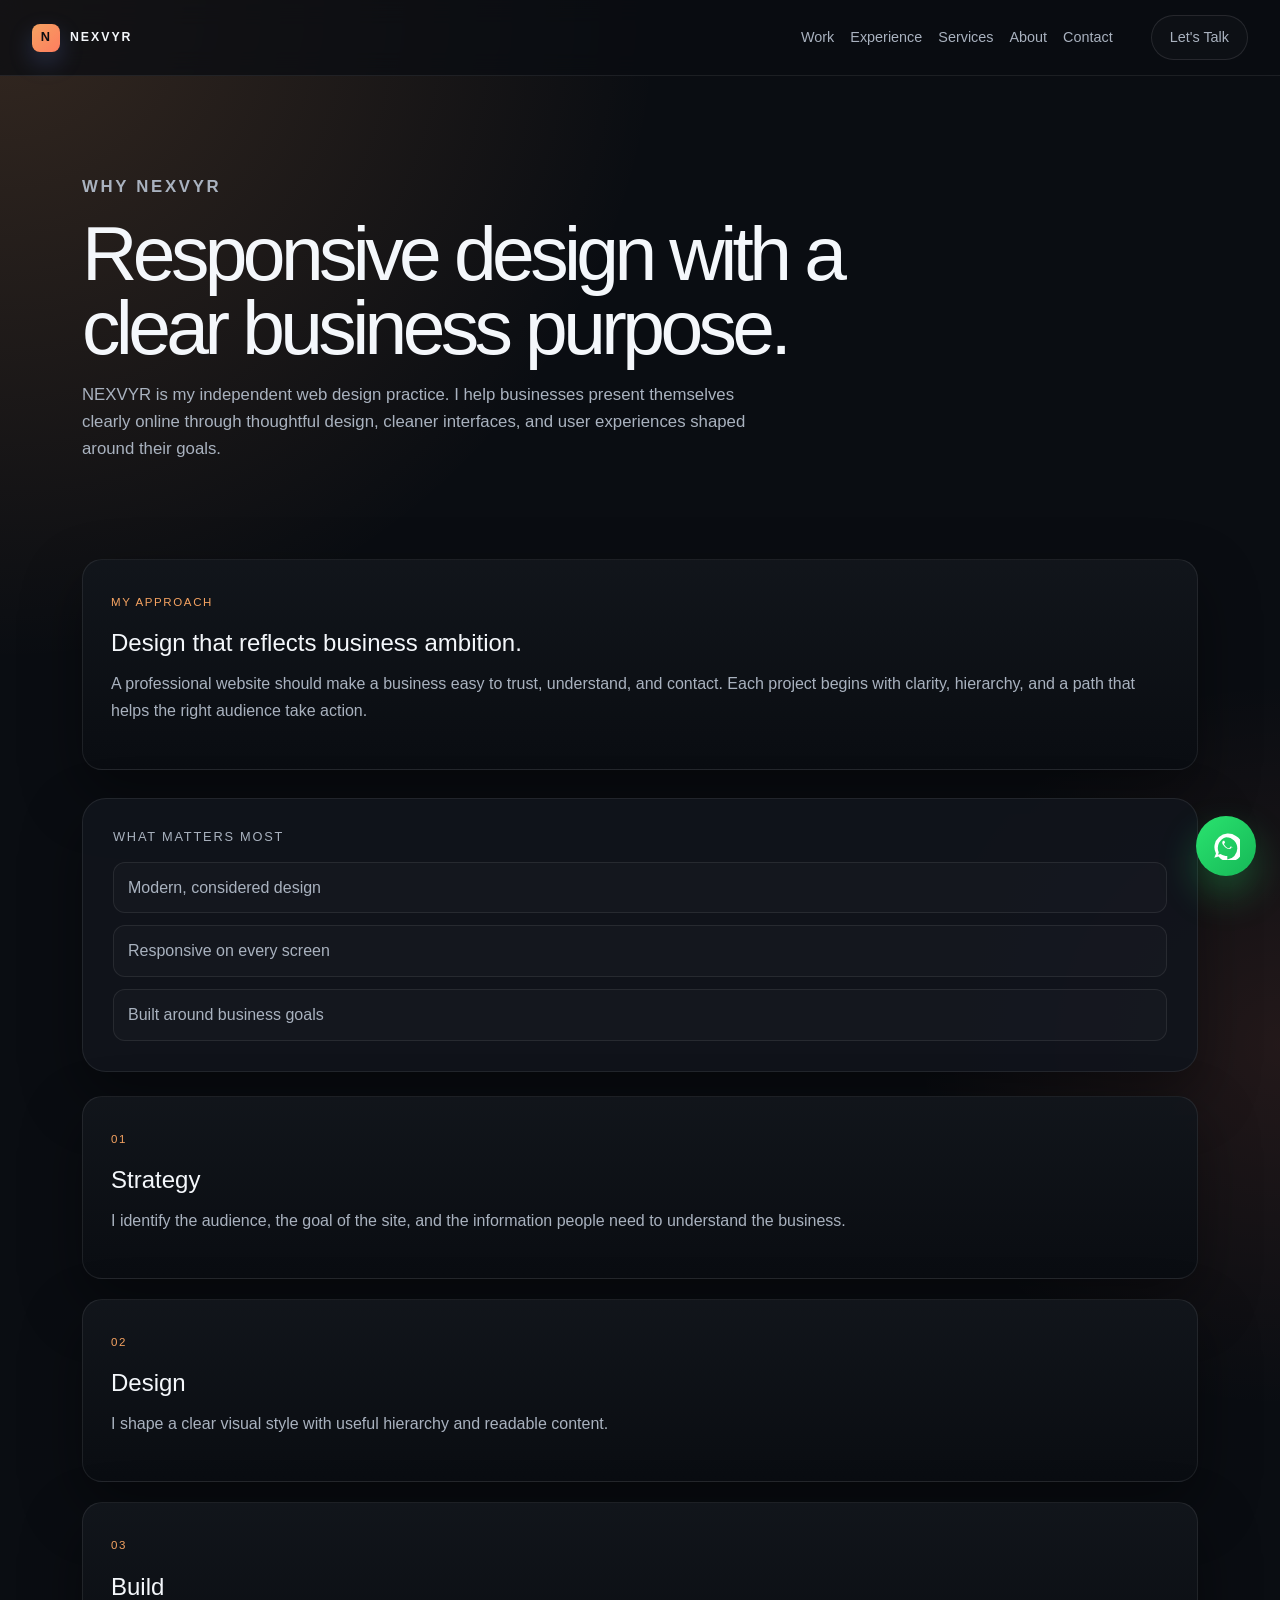
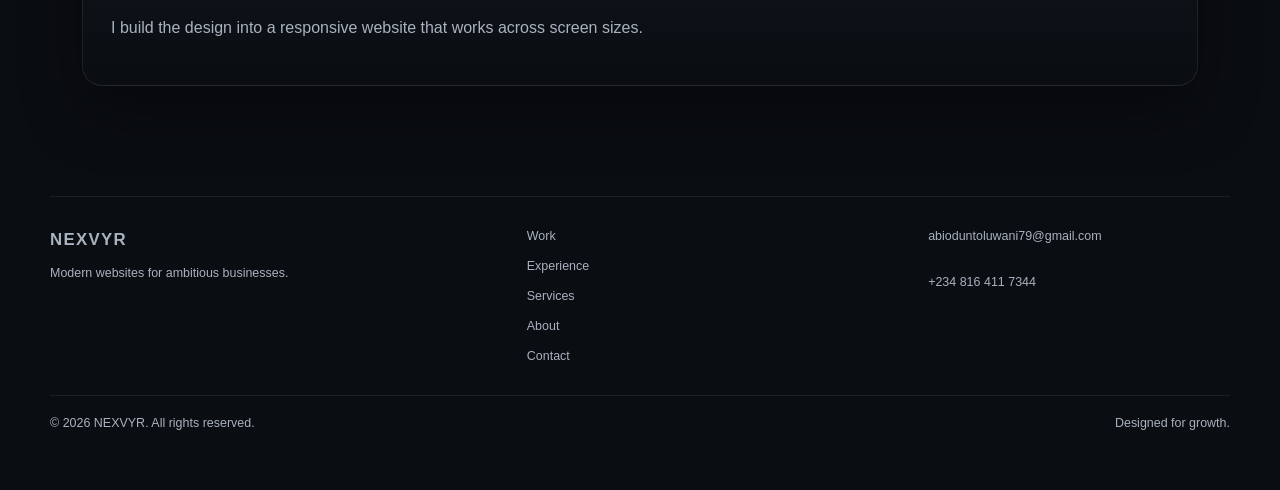
==== commit 7448b09b: "Align portfolio content and contact layout" ====
--- a/about.html
+++ b/about.html
@@ -4,7 +4,7 @@
   <meta charset="UTF-8">
   <meta name="viewport" content="width=device-width, initial-scale=1.0">
   <title>About | NEXVYR</title>
-  <meta name="description" content="Learn about NEXVYR and the approach behind modern, conversion-focused web design for ambitious businesses.">
+  <meta name="description" content="Learn about NEXVYR, an independent web design practice focused on clear, responsive digital experiences for businesses.">
   <link href="https://cdn.jsdelivr.net/npm/bootstrap@5.3.3/dist/css/bootstrap.min.css" rel="stylesheet">
   <link rel="stylesheet" href="style.css">
 </head>
@@ -34,13 +34,13 @@
   <main class="page-main">
     <section class="page-hero">
       <p class="eyebrow">Why NEXVYR</p>
-      <h1>Clean design, clear intent, and a sharper business presence.</h1>
-      <p>NEXVYR helps businesses look more credible online through thoughtful design, clearer messaging, and a user experience shaped around real conversion goals.</p>
+      <h1>Responsive design with a clear business purpose.</h1>
+      <p>NEXVYR is my independent web design practice. I help businesses present themselves clearly online through thoughtful design, cleaner interfaces, and user experiences shaped around their goals.</p>
     </section>
 
     <section class="two-column">
       <article class="page-card">
-        <span class="tag">Our approach</span>
+        <span class="tag">My approach</span>
         <h3>Design that reflects business ambition.</h3>
         <p>A professional website should make a business easy to trust, understand, and contact. Each project begins with clarity, hierarchy, and a path that helps the right audience take action.</p>
       </article>
@@ -61,19 +61,19 @@
       <article class="page-card">
         <span class="tag">01</span>
         <h3>Strategy</h3>
-        <p>We identify the audience, the conversion goal, and the information people need to trust the business.</p>
+        <p>I identify the audience, the goal of the site, and the information people need to understand the business.</p>
       </article>
 
       <article class="page-card">
         <span class="tag">02</span>
         <h3>Design</h3>
-        <p>We shape a clean visual language with strong hierarchy, better readability, and a premium presentation.</p>
+        <p>I shape a clear visual style with useful hierarchy and readable content.</p>
       </article>
 
       <article class="page-card">
         <span class="tag">03</span>
         <h3>Build</h3>
-        <p>We turn the design into a responsive, polished experience that works well across devices and channels.</p>
+        <p>I build the design into a responsive website that works across screen sizes.</p>
       </article>
     </section>
   </main>
--- a/style.css
+++ b/style.css
@@ -187,10 +187,10 @@
   align-items: center;
   gap: 8px;
   padding: 8px 14px;
-  border: 1px solid rgba(255,255,255,0.1);
+  border: 1px solid rgba(255, 255, 255, 0.1);
   border-radius: 999px;
   color: var(--muted);
-  background: rgba(255,255,255,0.02);
+  background: rgba(255, 255, 255, 0.02);
   font-size: 0.78rem;
   letter-spacing: 0.06em;
   text-transform: uppercase;
@@ -244,7 +244,7 @@
   min-width: 170px;
   padding: 14px 16px;
   border-radius: 14px;
-  background: rgba(255,255,255,0.02);
+  background: rgba(255, 255, 255, 0.02);
   border: 1px solid var(--line);
 }
 
@@ -296,11 +296,11 @@
 
 .btn-secondary {
   color: var(--text);
-  background: rgba(255,255,255,0.02);
+  background: rgba(255, 255, 255, 0.02);
 }
 
 .btn-secondary:hover {
-  background: rgba(255,255,255,0.06);
+  background: rgba(255, 255, 255, 0.06);
 }
 
 
@@ -401,8 +401,8 @@
 .availability-box {
   padding: 22px 24px;
   border-radius: 18px;
-  border: 1px solid rgba(255,255,255,0.07);
-  background: rgba(255,255,255,0.02);
+  border: 1px solid rgba(255, 255, 255, 0.07);
+  background: rgba(255, 255, 255, 0.02);
   margin-bottom: 28px;
 }
 
@@ -427,7 +427,7 @@
   padding: 20px 18px;
   border: 1px solid var(--line);
   border-radius: 18px;
-  background: rgba(255,255,255,0.02);
+  background: rgba(255, 255, 255, 0.02);
 }
 
 .stack-card h3 {
@@ -482,7 +482,7 @@
   border-radius: 24px;
   background: rgba(7, 11, 14, 0.9);
   overflow: hidden;
-  box-shadow: 0 18px 42px rgba(0,0,0,0.36);
+  box-shadow: 0 18px 42px rgba(0, 0, 0, 0.36);
 }
 
 .window-bar {
@@ -491,7 +491,7 @@
   gap: 8px;
   padding: 16px 18px;
   border-bottom: 1px solid var(--line);
-  background: rgba(255,255,255,0.02);
+  background: rgba(255, 255, 255, 0.02);
 }
 
 .window-bar span {
@@ -499,12 +499,20 @@
   height: 10px;
   border-radius: 50%;
   display: block;
-  background: rgba(255,255,255,0.24);
-}
-
-.window-bar span:nth-child(1) { background: #ff8d7b; }
-.window-bar span:nth-child(2) { background: #f4c76d; }
-.window-bar span:nth-child(3) { background: #79d38c; }
+  background: rgba(255, 255, 255, 0.24);
+}
+
+.window-bar span:nth-child(1) {
+  background: #ff8d7b;
+}
+
+.window-bar span:nth-child(2) {
+  background: #f4c76d;
+}
+
+.window-bar span:nth-child(3) {
+  background: #79d38c;
+}
 
 .project-preview {
   --preview-scale: 0.45;
@@ -528,6 +536,7 @@
 }
 
 @media (hover: hover) and (pointer: fine) {
+
   .project-card:hover,
   .project-card:focus-within {
     transform: translateY(-6px);
@@ -542,6 +551,7 @@
 }
 
 @media (prefers-reduced-motion: reduce) {
+
   .project-card,
   .project-preview iframe {
     transition: none;
@@ -571,7 +581,7 @@
   margin-bottom: 18px;
 }
 
-.project-info > p {
+.project-info>p {
   color: var(--muted);
   margin-bottom: 24px;
 }
@@ -594,7 +604,7 @@
 .project-link {
   width: fit-content;
   font-weight: 700;
-  border-bottom: 1px solid rgba(255,255,255,0.2);
+  border-bottom: 1px solid rgba(255, 255, 255, 0.2);
   padding-bottom: 4px;
 }
 
@@ -667,7 +677,7 @@
   letter-spacing: -0.05em;
 }
 
-.about-content > p {
+.about-content>p {
   max-width: 620px;
   color: var(--muted);
   font-size: 1.08rem;
@@ -684,7 +694,7 @@
   padding: 15px 18px;
   border: 1px solid var(--line);
   border-radius: 14px;
-  background: rgba(255,255,255,0.02);
+  background: rgba(255, 255, 255, 0.02);
   font-size: 0.9rem;
 }
 
@@ -712,7 +722,7 @@
   letter-spacing: -0.055em;
 }
 
-.contact > p:not(.eyebrow) {
+.contact>p:not(.eyebrow) {
   max-width: 600px;
   margin: 24px auto 0;
   color: var(--muted);
@@ -951,7 +961,7 @@
   border: 1px solid var(--line);
   border-radius: 12px;
   color: var(--muted);
-  background: rgba(255,255,255,0.02);
+  background: rgba(255, 255, 255, 0.02);
 }
 
 .contact-main {
@@ -990,7 +1000,7 @@
   padding: 18px 18px;
   border: 1px solid var(--line);
   border-radius: 18px;
-  background: rgba(255,255,255,0.02);
+  background: rgba(255, 255, 255, 0.02);
 }
 
 .offer-item span {
@@ -1058,7 +1068,7 @@
   padding: 18px 16px;
   border: 1px solid var(--line);
   border-radius: 16px;
-  background: rgba(255,255,255,0.02);
+  background: rgba(255, 255, 255, 0.02);
 }
 
 .method-card h3 {
@@ -1075,6 +1085,10 @@
   line-height: 1.6;
 }
 
+.method-card a {
+  overflow-wrap: anywhere;
+}
+
 .contact-form {
   display: grid;
   gap: 16px;
@@ -1084,7 +1098,7 @@
 .contact-form textarea,
 .contact-form select {
   width: 100%;
-  background: rgba(255,255,255,0.02);
+  background: rgba(255, 255, 255, 0.02);
   border: 1px solid var(--line);
   border-radius: 14px;
   padding: 14px 16px;
@@ -1167,6 +1181,7 @@
 }
 
 @media (max-width: 900px) {
+
   .contact-intro,
   .contact-layout {
     grid-template-columns: 1fr;
@@ -1216,8 +1231,8 @@
   gap: 8px;
   padding: 8px 14px;
   border-radius: 999px;
-  border: 1px solid rgba(255,255,255,0.08);
-  background: rgba(255,255,255,0.02);
+  border: 1px solid rgba(255, 255, 255, 0.08);
+  background: rgba(255, 255, 255, 0.02);
   color: var(--muted);
   text-transform: uppercase;
   letter-spacing: 0.12em;
@@ -1248,8 +1263,8 @@
   padding: 20px 18px;
   border-radius: 18px;
   border: 1px solid var(--line);
-  background: rgba(255,255,255,0.02);
-  box-shadow: rgba(0,0,0,0.08) 0 10px 25px;
+  background: rgba(255, 255, 255, 0.02);
+  box-shadow: rgba(0, 0, 0, 0.08) 0 10px 25px;
 }
 
 .metric-card span {
@@ -1366,8 +1381,8 @@
 }
 
 .status-badge.muted {
-  background: rgba(255,255,255,0.04);
-  border-color: rgba(255,255,255,0.12);
+  background: rgba(255, 255, 255, 0.04);
+  border-color: rgba(255, 255, 255, 0.12);
   color: var(--muted);
 }
 
@@ -1405,7 +1420,7 @@
   padding: 7px 10px;
   border-radius: 999px;
   border: 1px solid var(--line);
-  background: rgba(255,255,255,0.02);
+  background: rgba(255, 255, 255, 0.02);
   color: var(--muted);
   font-size: 0.72rem;
 }
@@ -1459,6 +1474,7 @@
 }
 
 @media (max-width: 900px) {
+
   .experience-metrics,
   .feature-grid {
     grid-template-columns: 1fr 1fr;
@@ -1468,28 +1484,29 @@
     flex-direction: column;
   }
 }
-  .hero-layout,
-  .project-card,
-  .page-grid,
-  .two-column,
-  .about {
-    grid-template-columns: minmax(0, 1fr);
-  }
-
-  .hero-panel {
-    min-height: 420px;
-  }
-
-  .services-grid,
-  .stack-grid {
-    grid-template-columns: 1fr;
-  }
-
-  .role-header {
-    flex-direction: column;
-    align-items: flex-start;
-  }
-}
+
+.hero-layout,
+.project-card,
+.page-grid,
+.two-column,
+.about {
+  grid-template-columns: minmax(0, 1fr);
+}
+
+.hero-panel {
+  min-height: 420px;
+}
+
+.services-grid,
+.stack-grid {
+  grid-template-columns: 1fr;
+}
+
+.role-header {
+  flex-direction: column;
+  align-items: flex-start;
+}
+
 
 @media (max-width: 650px) {
   .navbar {
